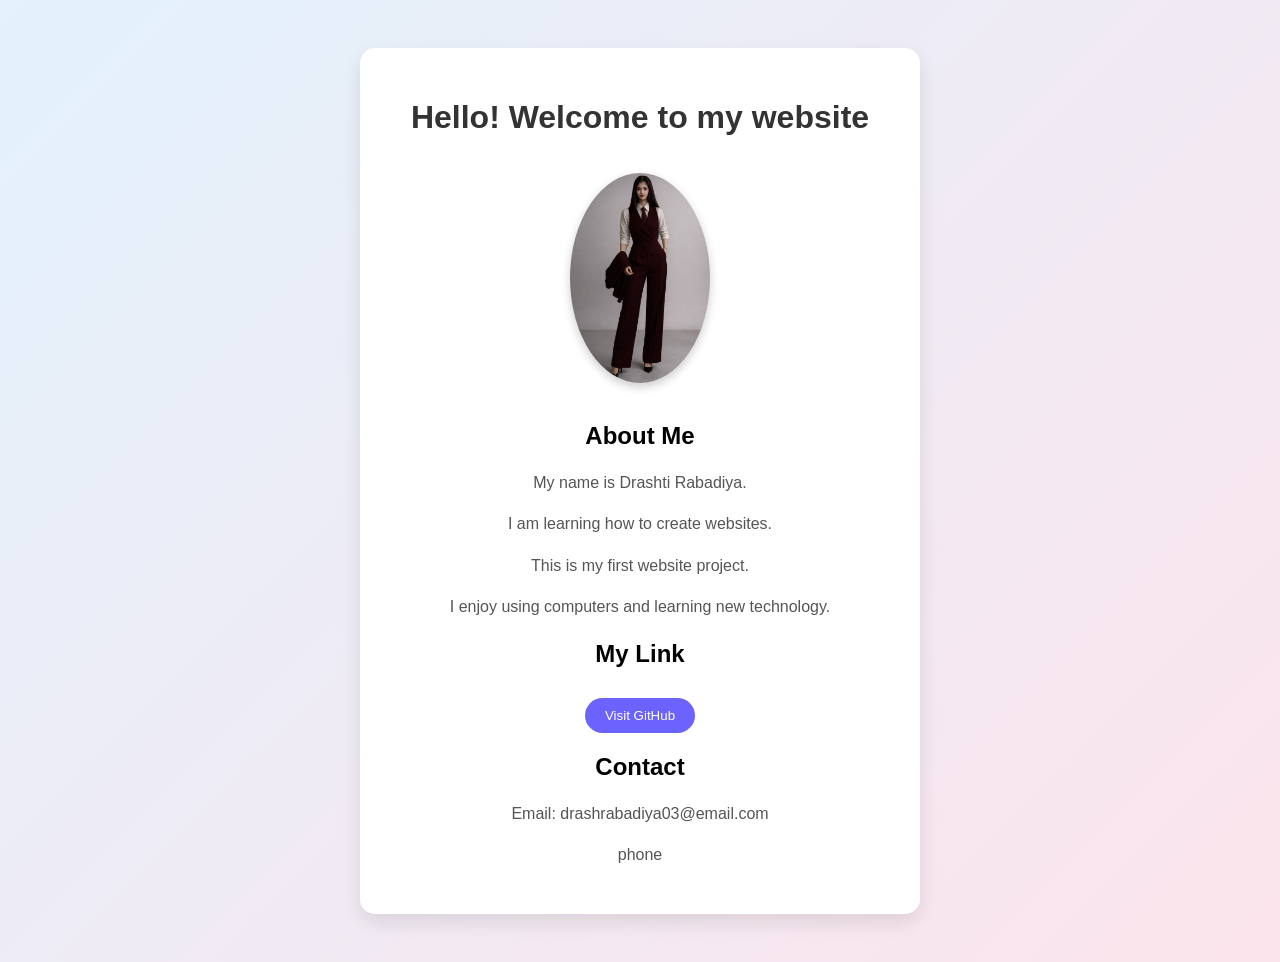
==== index.html @ 96c74d73 "Rename profile.html to index.html" ====
<!DOCTYPE html>
<html>
<head>
<title>Drashti Website</title>

<style>

body{
font-family: Arial, sans-serif;
background: linear-gradient(135deg,#e3f2fd,#fce4ec);
text-align:center;
padding:40px;
}

.container{
background:white;
max-width:500px;
margin:auto;
padding:30px;
border-radius:15px;
box-shadow:0 8px 20px rgba(0,0,0,0.1);
}

h1{
color:#333;
}

img{
width:140px;
border-radius:50%;
margin:15px 0;
box-shadow:0 4px 10px rgba(0,0,0,0.2);
}

p{
color:#555;
line-height:1.6;
}

button{
background:#6c63ff;
color:white;
border:none;
padding:10px 20px;
border-radius:20px;
cursor:pointer;
margin-top:10px;
}

button:hover{
background:#574fd6;
}

</style>

</head>

<body>

<div class="container">

<h1>Hello! Welcome to my website</h1>

<img src="d1.jpeg" alt="My Photo">

<h2>About Me</h2>
<p>My name is Drashti Rabadiya.</p>
<p>I am learning how to create websites.</p>
<p>This is my first website project.</p>
<p>I enjoy using computers and learning new technology.</p>

<h2>My Link</h2>
<a href="https://github.com" target="_blank">
<button>Visit GitHub</button>
</a>

<h2>Contact</h2>
<p>Email: drashrabadiya03@email.com</p>
<p>phone </p>
</div>

</body>
</html>
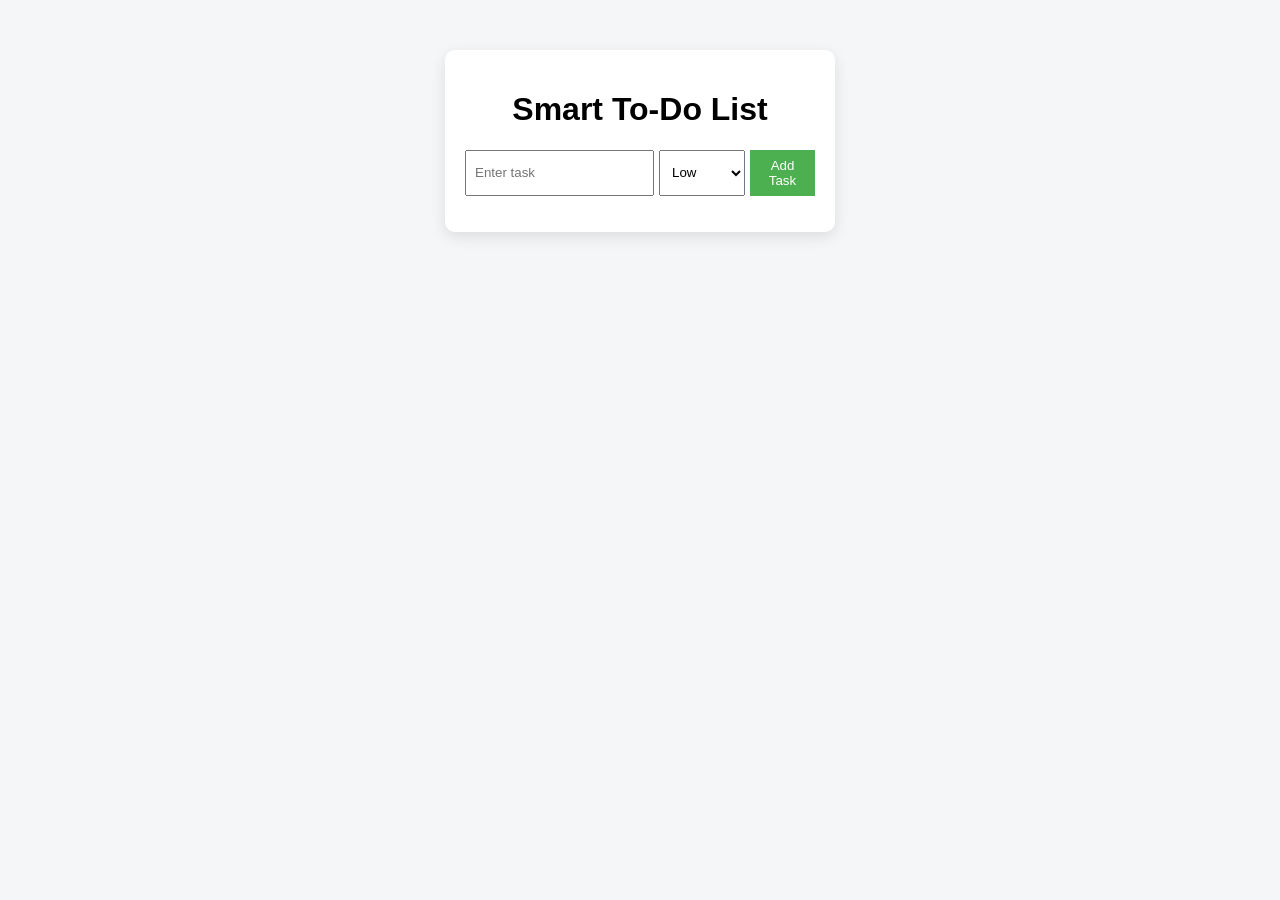
==== commit b63eb469: "Add files via upload" ====
--- a/index.html
+++ b/index.html
@@ -1,83 +1,35 @@
 <!DOCTYPE html>
 <html>
 <head>
-<title>Drashti Website</title>
-
-<style>
-
-body{
-font-family: Arial, sans-serif;
-background: linear-gradient(135deg,#e3f2fd,#fce4ec);
-text-align:center;
-padding:40px;
-}
-
-.container{
-background:white;
-max-width:500px;
-margin:auto;
-padding:30px;
-border-radius:15px;
-box-shadow:0 8px 20px rgba(0,0,0,0.1);
-}
-
-h1{
-color:#333;
-}
-
-img{
-width:140px;
-border-radius:50%;
-margin:15px 0;
-box-shadow:0 4px 10px rgba(0,0,0,0.2);
-}
-
-p{
-color:#555;
-line-height:1.6;
-}
-
-button{
-background:#6c63ff;
-color:white;
-border:none;
-padding:10px 20px;
-border-radius:20px;
-cursor:pointer;
-margin-top:10px;
-}
-
-button:hover{
-background:#574fd6;
-}
-
-</style>
-
+<title>Smart To-Do App</title>
+<link rel="stylesheet" href="style.css">
 </head>
 
 <body>
 
 <div class="container">
 
-<h1>Hello! Welcome to my website</h1>
+<h1>Smart To-Do List</h1>
 
-<img src="d1.jpeg" alt="My Photo">
+<div class="task-input">
 
-<h2>About Me</h2>
-<p>My name is Drashti Rabadiya.</p>
-<p>I am learning how to create websites.</p>
-<p>This is my first website project.</p>
-<p>I enjoy using computers and learning new technology.</p>
+<input type="text" id="taskInput" placeholder="Enter task">
 
-<h2>My Link</h2>
-<a href="https://github.com" target="_blank">
-<button>Visit GitHub</button>
-</a>
+<select id="priority">
+<option value="Low">Low</option>
+<option value="Medium">Medium</option>
+<option value="High">High</option>
+</select>
 
-<h2>Contact</h2>
-<p>Email: drashrabadiya03@email.com</p>
-<p>phone </p>
+<button onclick="addTask()">Add Task</button>
+
 </div>
 
+<ul id="taskList"></ul>
+
+</div>
+
+<script src="script.js"></script>
+
 </body>
-</html>
+</html>
--- a/style.css
+++ b/style.css
@@ -0,0 +1,70 @@
+body{
+font-family:Arial;
+background:#f4f6f8;
+display:flex;
+justify-content:center;
+margin-top:50px;
+}
+
+.container{
+background:white;
+padding:20px;
+width:350px;
+border-radius:10px;
+box-shadow:0 5px 15px rgba(0,0,0,0.1);
+}
+
+h1{
+text-align:center;
+}
+
+.task-input{
+display:flex;
+gap:5px;
+margin-bottom:15px;
+}
+
+input{
+flex:1;
+padding:8px;
+}
+
+select{
+padding:8px;
+}
+
+button{
+padding:8px;
+background:#4CAF50;
+color:white;
+border:none;
+cursor:pointer;
+}
+
+ul{
+padding:0;
+}
+
+li{
+list-style:none;
+padding:10px;
+margin-bottom:8px;
+background:#eee;
+display:flex;
+justify-content:space-between;
+align-items:center;
+border-radius:5px;
+}
+
+.completed{
+text-decoration:line-through;
+opacity:0.6;
+}
+
+.delete{
+background:red;
+color:white;
+border:none;
+padding:5px;
+cursor:pointer;
+}
